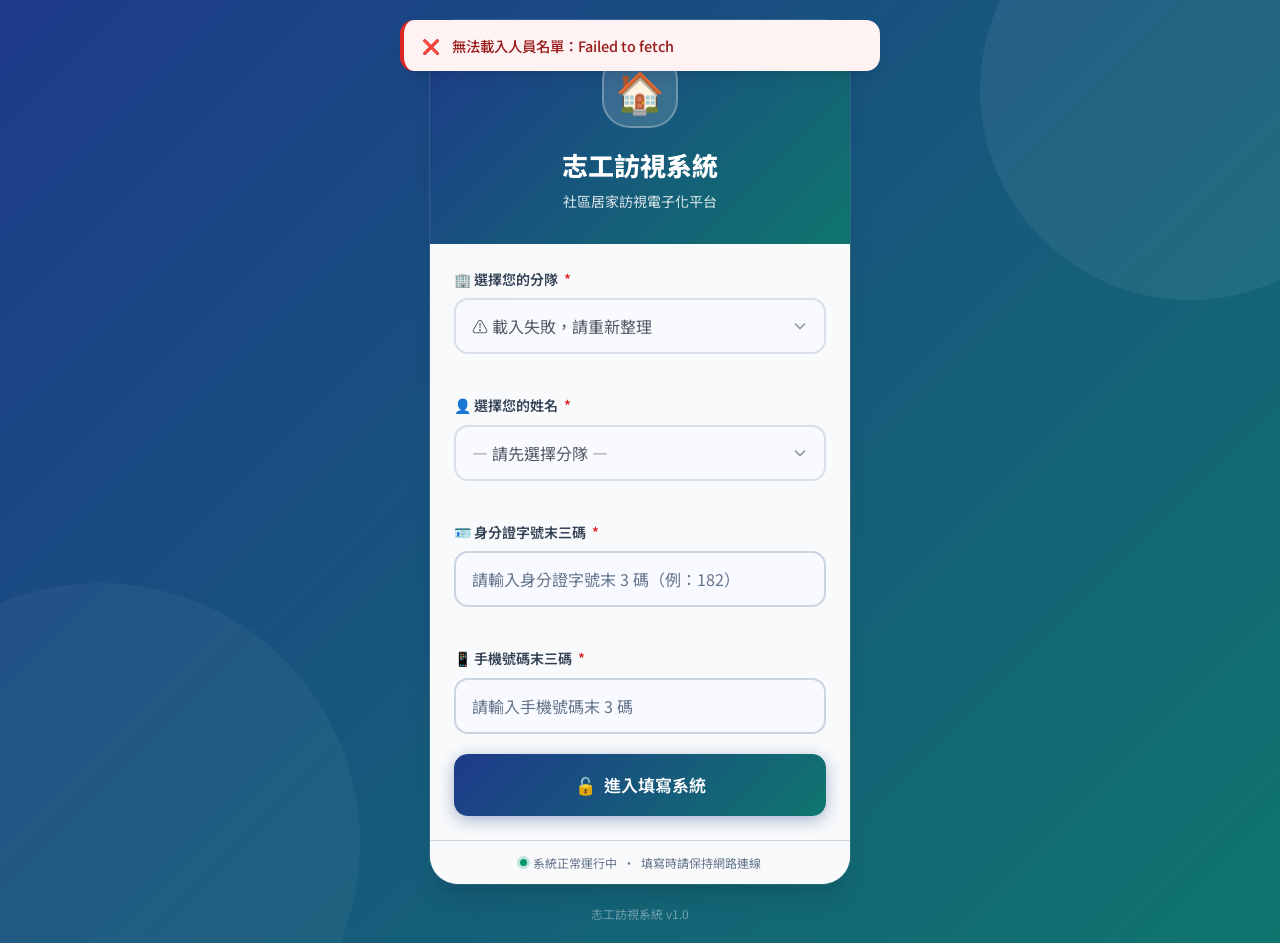
==== frontend/index.html @ 87151c1b "更新：登入採身分證後3碼+手機後3碼雙重驗證、支援動態欄位偵測與 Excel 結構" ====
<!DOCTYPE html>
<html lang="zh-TW">
<head>
  <meta charset="UTF-8">
  <meta name="viewport" content="width=device-width, initial-scale=1.0, viewport-fit=cover">
  <meta name="theme-color" content="#1E3A8A">
  <meta name="description" content="社區志工居家訪視電子化填報系統，安全簡便的行動端平台。">
  <title>志工訪視系統 — 登入</title>
  <link rel="stylesheet" href="style.css">
</head>
<body>

<!-- ======================== 登入頁面 ======================== -->
<main class="login-page">

  <div class="login-card">

    <!-- Hero 區塊 -->
    <div class="login-hero">
      <div class="login-logo" aria-hidden="true">🏠</div>
      <h1 class="login-title">志工訪視系統</h1>
      <p class="login-subtitle">社區居家訪視電子化平台</p>
    </div>

    <!-- 登入表單 -->
    <div class="login-form">

      <!-- 選擇分隊 -->
      <div class="form-group">
        <label class="form-label" for="branchSelect">
          🏢 選擇您的分隊 <span class="req">*</span>
        </label>
        <select class="form-select" id="branchSelect" onchange="handleBranchChange()" aria-required="true">
          <option value="">— 載入中... —</option>
        </select>
      </div>

      <!-- 選擇姓名 -->
      <div class="form-group">
        <label class="form-label" for="nameSelect">
          👤 選擇您的姓名 <span class="req">*</span>
        </label>
        <select class="form-select" id="nameSelect" aria-required="true" disabled>
          <option value="">— 請先選擇分隊 —</option>
        </select>
      </div>

      <!-- 身分證字號末三碼 -->
      <div class="form-group">
        <label class="form-label" for="idCardInput">
          🪪 身分證字號末三碼 <span class="req">*</span>
        </label>
        <input
          type="text"
          class="form-input"
          id="idCardInput"
          maxlength="3"
          placeholder="請輸入身分證字號末 3 碼（例：182）"
          autocomplete="off"
          aria-required="true"
          style="text-transform: uppercase;"
        >
      </div>

      <!-- 手機末三碼 -->
      <div class="form-group">
        <label class="form-label" for="phoneInput">
          📱 手機號碼末三碼 <span class="req">*</span>
        </label>
        <input
          type="tel"
          class="form-input"
          id="phoneInput"
          maxlength="3"
          pattern="[0-9]{3}"
          placeholder="請輸入手機號碼末 3 碼"
          inputmode="numeric"
          autocomplete="off"
          aria-required="true"
        >
        <!-- 錯誤訊息 -->
        <div class="field-error hidden" id="loginError" role="alert" aria-live="polite">
          ⚠️ <span id="loginErrorText"></span>
        </div>
      </div>

      <!-- 登入按鈕 -->
      <button
        class="btn btn-primary btn-full btn-lg"
        id="loginBtn"
        onclick="handleLogin()"
        aria-label="進入填寫系統"
      >
        <span id="loginBtnIcon">🔓</span>
        <span id="loginBtnText">進入填寫系統</span>
      </button>

    </div><!-- /.login-form -->

    <!-- 狀態列 -->
    <div class="login-footer">
      <span class="status-dot online" aria-hidden="true"></span>
      系統正常運行中 &nbsp;·&nbsp; 填寫時請保持網路連線
    </div>

  </div><!-- /.login-card -->

  <p style="margin-top:20px;color:rgba(255,255,255,.4);font-size:.75rem;">
    志工訪視系統 v1.0
  </p>

</main>

<script src="app.js"></script>
<script>
  // ─── 頁面初始化 ───────────────────────────────────────────
  async function init() {
    // 若已登入，直接跳轉表單頁
    if (Session.get()) {
      window.location.href = 'form.html';
      return;
    }
    await loadMembers();
  }

  // ─── 人員資料（全域） ─────────────────────────────────────
  let _allMembers = [];

  // ─── 載入人員名單 ─────────────────────────────────────────
  async function loadMembers() {
    const branchSelect = document.getElementById('branchSelect');
    branchSelect.innerHTML = '<option value="">— 載入中... —</option>';
    branchSelect.disabled = true;

    try {
      const res = await API.getAllMembers();
      if (!res.success) throw new Error(res.error);

      _allMembers = res.data || [];

      // 取得所有不重複的分隊名稱
      const branches = [...new Set(_allMembers.map(m => m.branch))].filter(Boolean);
      
      branchSelect.innerHTML = '<option value="">— 請選擇您的分隊 —</option>';
      branches.sort((a, b) => a.localeCompare(b, 'zh-TW')).forEach(b => {
        const opt = document.createElement('option');
        opt.value = b;
        opt.textContent = b;
        branchSelect.appendChild(opt);
      });
      branchSelect.disabled = false;

    } catch (err) {
      branchSelect.innerHTML = `<option value="">⚠️ 載入失敗，請重新整理</option>`;
      Toast.error('無法載入人員名單：' + err.message);
    }
  }

  // ─── 當選擇分隊改變時，動態更新人員名單 ─────────────────────
  function handleBranchChange() {
    const branchSelect = document.getElementById('branchSelect');
    const nameSelect   = document.getElementById('nameSelect');
    const selectedBranch = branchSelect.value;

    nameSelect.innerHTML = '';
    
    if (!selectedBranch) {
      nameSelect.innerHTML = '<option value="">— 請先選擇分隊 —</option>';
      nameSelect.disabled = true;
      return;
    }

    const filteredMembers = _allMembers.filter(m => m.branch === selectedBranch);
    
    nameSelect.innerHTML = '<option value="">— 請選擇您的姓名 —</option>';
    filteredMembers.sort((a, b) => a.name.localeCompare(b.name, 'zh-TW')).forEach(m => {
      const opt = document.createElement('option');
      opt.value = m.name;
      opt.textContent = m.role !== '志工' ? `${m.name}（${m.role}）` : m.name;
      nameSelect.appendChild(opt);
    });
    nameSelect.disabled = false;
  }

  // ─── 登入處理 ─────────────────────────────────────────────
  async function handleLogin() {
    const branchSelect   = document.getElementById('branchSelect');
    const nameSelect     = document.getElementById('nameSelect');
    const idCardInput    = document.getElementById('idCardInput');
    const phoneInput     = document.getElementById('phoneInput');
    const loginBtn       = document.getElementById('loginBtn');
    const loginError     = document.getElementById('loginError');
    const loginErrorText = document.getElementById('loginErrorText');

    const name   = nameSelect.value.trim();
    const idCard = idCardInput.value.trim().toUpperCase();
    const phone  = phoneInput.value.trim();

    // 隱藏舊錯誤
    loginError.classList.add('hidden');
    phoneInput.style.borderColor = '';
    idCardInput.style.borderColor = '';
    nameSelect.style.borderColor = '';
    branchSelect.style.borderColor = '';

    // 驗證
    if (!branchSelect.value) {
      _showError('請選擇您的分隊', branchSelect);
      return;
    }
    if (!name) {
      _showError('請選擇您的姓名', nameSelect);
      return;
    }
    if (idCard.length !== 3) {
      _showError('請輸入身分證字號末 3 碼', idCardInput);
      return;
    }
    if (!/^\d{3}$/.test(phone)) {
      _showError('手機末三碼須為 3 位數字', phoneInput);
      return;
    }

    // 送出驗證
    loginBtn.disabled = true;
    document.getElementById('loginBtnIcon').textContent = '⏳';
    document.getElementById('loginBtnText').textContent = '驗證中...';

    try {
      const res = await API.verifyLogin(name, idCard, phone);

      if (res.success) {
        Session.set({ ...res.user, loginTime: new Date().toISOString() });
        Toast.success(`歡迎，${res.user.name}！`);

        // 短暫停頓後跳轉
        document.getElementById('loginBtnIcon').textContent = '✅';
        document.getElementById('loginBtnText').textContent = '驗證成功，正在進入...';

        setTimeout(() => { window.location.href = 'form.html'; }, 700);

      } else {
        _showError(res.error || '驗證失敗，請確認資料是否正確');
        _resetBtn();
      }

    } catch (err) {
      _showError('連線失敗：' + err.message + '（請確認網路）');
      _resetBtn();
    }

    function _showError(msg, focusEl) {
      loginErrorText.textContent = msg;
      loginError.classList.remove('hidden');
      if (focusEl) {
        focusEl.style.borderColor = 'var(--c-danger)';
        focusEl.focus();
        setTimeout(() => focusEl.style.borderColor = '', 3000);
      }
    }

    function _resetBtn() {
      loginBtn.disabled = false;
      document.getElementById('loginBtnIcon').textContent = '🔓';
      document.getElementById('loginBtnText').textContent = '進入填寫系統';
    }
  }

  // ─── 初始掛載 ─────────────────────────────────────────────
  document.addEventListener('DOMContentLoaded', () => {
    // Enter 鍵觸發登入
    const submitOnEnter = (e) => {
      if (e.key === 'Enter') handleLogin();
    };
    document.getElementById('phoneInput').addEventListener('keydown', submitOnEnter);
    document.getElementById('idCardInput').addEventListener('keydown', submitOnEnter);

    init();
  });
</script>
</body>
</html>
---- frontend/style.css ----
/* ============================================================
   志工居家訪視系統 — 共用樣式表 (style.css)
   設計原則：行動裝置優先、大尺寸點擊區域、Premium 視覺
   ============================================================ */

@import url('https://fonts.googleapis.com/css2?family=Noto+Sans+TC:wght@300;400;500;600;700;900&display=swap');

/* ============================================================
   設計 Token
   ============================================================ */
:root {
  /* 主色 */
  --c-primary:        #1E3A8A;
  --c-primary-dark:   #1e2f6e;
  --c-primary-light:  #3B82F6;
  --c-secondary:      #0F766E;
  --c-secondary-light:#14B8A6;

  /* 語意色 */
  --c-success:     #059669;
  --c-success-bg:  #ECFDF5;
  --c-danger:      #DC2626;
  --c-danger-bg:   #FEF2F2;
  --c-warning:     #D97706;
  --c-warning-bg:  #FFFBEB;

  /* 背景 */
  --bg-page:     #EEF2FF;
  --bg-card:     #FFFFFF;
  --bg-input:    #F8FAFF;
  --bg-gradient: linear-gradient(135deg, #1E3A8A 0%, #0F766E 100%);

  /* 文字 */
  --text-primary:   #0F172A;
  --text-secondary: #334155;
  --text-muted:     #64748B;
  --text-white:     #FFFFFF;

  /* 邊框 */
  --border: #CBD5E1;
  --border-focus: #3B82F6;

  /* 陰影 */
  --shadow-sm: 0 1px 2px rgba(0,0,0,.06);
  --shadow:    0 4px 6px -1px rgba(0,0,0,.08), 0 2px 4px -1px rgba(0,0,0,.05);
  --shadow-lg: 0 10px 15px -3px rgba(0,0,0,.08), 0 4px 6px -2px rgba(0,0,0,.04);
  --shadow-xl: 0 20px 25px -5px rgba(0,0,0,.10), 0 10px 10px -5px rgba(0,0,0,.04);

  /* 圓角 */
  --r-sm:   8px;
  --r-md:   14px;
  --r-lg:   20px;
  --r-xl:   28px;
  --r-full: 9999px;

  /* 間距倍數 */
  --sp-1:  4px;
  --sp-2:  8px;
  --sp-3:  12px;
  --sp-4:  16px;
  --sp-5:  20px;
  --sp-6:  24px;
  --sp-8:  32px;
  --sp-10: 40px;

  /* 字體 */
  --font: 'Noto Sans TC', -apple-system, BlinkMacSystemFont, 'Segoe UI', sans-serif;

  /* 動畫曲線 */
  --ease: cubic-bezier(0.4, 0, 0.2, 1);
  --transition: all 0.2s var(--ease);
}

/* ============================================================
   Reset & Base
   ============================================================ */
*, *::before, *::after { box-sizing: border-box; margin: 0; padding: 0; }

html {
  -webkit-text-size-adjust: 100%;
  scroll-behavior: smooth;
  font-size: 16px;
}

body {
  font-family: var(--font);
  color: var(--text-primary);
  background: var(--bg-page);
  min-height: 100vh;
  line-height: 1.6;
  -webkit-font-smoothing: antialiased;
  -moz-osx-font-smoothing: grayscale;
}

a    { color: var(--c-primary); text-decoration: none; }
img  { max-width: 100%; display: block; }
button { cursor: pointer; border: none; background: none; font-family: inherit; }

/* ============================================================
   Typography helpers
   ============================================================ */
.text-xs    { font-size: .75rem; }
.text-sm    { font-size: .875rem; }
.text-base  { font-size: 1rem; }
.text-lg    { font-size: 1.125rem; }
.text-xl    { font-size: 1.25rem; }
.text-2xl   { font-size: 1.5rem; }

.fw-500 { font-weight: 500; }
.fw-600 { font-weight: 600; }
.fw-700 { font-weight: 700; }
.fw-800 { font-weight: 800; }

.text-muted   { color: var(--text-muted); }
.text-danger  { color: var(--c-danger); }
.text-success { color: var(--c-success); }
.text-white   { color: var(--text-white); }

/* ============================================================
   Layout
   ============================================================ */
.container {
  width: 100%;
  max-width: 540px;
  margin: 0 auto;
  padding: 0 var(--sp-4);
}

.page-content {
  padding: var(--sp-5) var(--sp-4) 130px;
  max-width: 540px;
  margin: 0 auto;
}

/* ============================================================
   Card
   ============================================================ */
.card {
  background: var(--bg-card);
  border-radius: var(--r-lg);
  box-shadow: var(--shadow);
  overflow: hidden;
}
.card-body { padding: var(--sp-5); }

/* ============================================================
   Form Controls
   ============================================================ */
.form-group { display: flex; flex-direction: column; gap: var(--sp-2); }
.form-group + .form-group { margin-top: var(--sp-5); }

.form-label {
  font-size: .875rem;
  font-weight: 600;
  color: var(--text-secondary);
  display: flex;
  align-items: center;
  gap: var(--sp-1);
}
.form-label .req { color: var(--c-danger); margin-left: 2px; }

.form-input,
.form-select,
.form-textarea {
  width: 100%;
  padding: 14px 16px;
  font-size: 1rem;
  font-family: var(--font);
  color: var(--text-primary);
  background: var(--bg-input);
  border: 2px solid var(--border);
  border-radius: var(--r-md);
  transition: var(--transition);
  -webkit-appearance: none;
  appearance: none;
}
.form-input:focus, .form-select:focus, .form-textarea:focus {
  outline: none;
  border-color: var(--border-focus);
  background: #fff;
  box-shadow: 0 0 0 3px rgba(59,130,246,.15);
}
.form-input::placeholder, .form-textarea::placeholder { color: var(--text-muted); }

.form-select {
  background-image: url("data:image/svg+xml,%3Csvg xmlns='http://www.w3.org/2000/svg' width='20' height='20' viewBox='0 0 24 24' fill='none' stroke='%2364748B' stroke-width='2'%3E%3Cpolyline points='6 9 12 15 18 9'/%3E%3C/svg%3E");
  background-repeat: no-repeat;
  background-position: right 14px center;
  padding-right: 44px;
}

.form-textarea { resize: vertical; min-height: 96px; }

.field-error {
  font-size: .8125rem;
  color: var(--c-danger);
  display: flex;
  align-items: center;
  gap: 4px;
}

/* ============================================================
   Buttons
   ============================================================ */
.btn {
  display: inline-flex;
  align-items: center;
  justify-content: center;
  gap: var(--sp-2);
  padding: 16px 24px;
  min-height: 56px;
  font-size: 1rem;
  font-weight: 600;
  font-family: var(--font);
  border-radius: var(--r-md);
  border: none;
  cursor: pointer;
  transition: var(--transition);
  white-space: nowrap;
  -webkit-tap-highlight-color: transparent;
}
.btn:disabled         { opacity: .6; cursor: not-allowed; transform: none !important; }
.btn:active:not(:disabled) { transform: scale(.97); }

.btn-primary {
  background: linear-gradient(135deg, var(--c-primary), var(--c-secondary));
  color: #fff;
  box-shadow: 0 4px 16px rgba(30,58,138,.38);
}
.btn-primary:hover:not(:disabled) {
  box-shadow: 0 6px 22px rgba(30,58,138,.50);
  transform: translateY(-1px);
}

.btn-secondary {
  background: var(--bg-card);
  color: var(--text-primary);
  border: 2px solid var(--border);
}
.btn-secondary:hover:not(:disabled) {
  border-color: var(--c-primary-light);
  color: var(--c-primary);
  background: #EEF2FF;
}

.btn-success {
  background: linear-gradient(135deg, var(--c-success), #065F46);
  color: #fff;
  box-shadow: 0 4px 16px rgba(5,150,105,.38);
}
.btn-success:hover:not(:disabled) {
  box-shadow: 0 6px 22px rgba(5,150,105,.50);
  transform: translateY(-1px);
}

.btn-full { width: 100%; }
.btn-sm   { padding: 10px 18px; min-height: 42px; font-size: .875rem; }
.btn-lg   { padding: 18px 28px; min-height: 62px; font-size: 1.0625rem; }

/* ============================================================
   大型單選按鈕（是否題 / 單選題）
   ============================================================ */
.radio-group, .checkbox-group {
  display: flex;
  flex-direction: column;
  gap: var(--sp-3);
}

.radio-option, .checkbox-option {
  display: flex;
  align-items: center;
  gap: var(--sp-3);
  padding: 16px 20px;
  min-height: 58px;
  border: 2px solid var(--border);
  border-radius: var(--r-md);
  background: var(--bg-input);
  cursor: pointer;
  transition: var(--transition);
  user-select: none;
  -webkit-tap-highlight-color: transparent;
}
.radio-option:hover, .checkbox-option:hover {
  border-color: var(--c-primary-light);
  background: #EEF2FF;
}
.radio-option.selected, .checkbox-option.selected {
  border-color: var(--c-primary);
  background: linear-gradient(135deg, rgba(30,58,138,.07), rgba(15,118,110,.07));
  box-shadow: inset 0 0 0 1px var(--c-primary);
}

/* 自訂圓形/方形指示器 */
.radio-indicator, .check-indicator {
  width: 24px; height: 24px;
  border: 2px solid var(--border);
  border-radius: 50%;
  flex-shrink: 0;
  display: flex; align-items: center; justify-content: center;
  transition: var(--transition);
  background: #fff;
}
.check-indicator { border-radius: var(--r-sm); }

.radio-option.selected .radio-indicator {
  border-color: var(--c-primary);
  background: var(--c-primary);
}
.radio-option.selected .radio-indicator::after {
  content: '';
  width: 8px; height: 8px;
  background: #fff;
  border-radius: 50%;
}

.checkbox-option.selected .check-indicator {
  border-color: var(--c-primary);
  background: var(--c-primary);
}
.checkbox-option.selected .check-indicator::after {
  content: '✓';
  color: #fff;
  font-size: 13px;
  font-weight: 700;
  line-height: 1;
}

.option-label {
  font-size: 1rem;
  font-weight: 500;
  color: var(--text-primary);
  flex: 1;
}

/* ============================================================
   Loading Spinner & Overlay
   ============================================================ */
.spinner {
  width: 40px; height: 40px;
  border: 3px solid rgba(30,58,138,.15);
  border-top-color: var(--c-primary);
  border-radius: 50%;
  animation: spin .75s linear infinite;
}
@keyframes spin { to { transform: rotate(360deg); } }

.loading-overlay {
  position: fixed; inset: 0;
  background: rgba(255,255,255,.92);
  display: flex; flex-direction: column;
  align-items: center; justify-content: center;
  gap: var(--sp-4);
  z-index: 1000;
  backdrop-filter: blur(4px);
}
.loading-overlay p { color: var(--text-muted); font-size: .9rem; }

/* ============================================================
   Toast 通知
   ============================================================ */
.toast-container {
  position: fixed;
  top: var(--sp-5);
  left: 50%; transform: translateX(-50%);
  width: calc(100% - var(--sp-8));
  max-width: 480px;
  z-index: 9999;
  display: flex; flex-direction: column; gap: var(--sp-2);
  pointer-events: none;
}
.toast {
  display: flex; align-items: center; gap: var(--sp-3);
  padding: 14px 18px;
  border-radius: var(--r-md);
  font-size: .9rem; font-weight: 500;
  box-shadow: var(--shadow-lg);
  animation: toastIn .3s var(--ease);
  pointer-events: all;
}
@keyframes toastIn  { from { opacity: 0; transform: translateY(-14px); } to { opacity: 1; transform: none; } }
@keyframes toastOut { to   { opacity: 0; transform: translateY(-8px);  } }

.toast-success { background: #ECFDF5; color: #065F46; border-left: 4px solid var(--c-success); }
.toast-error   { background: #FEF2F2; color: #991B1B; border-left: 4px solid var(--c-danger); }
.toast-warning { background: #FFFBEB; color: #92400E; border-left: 4px solid var(--c-warning); }
.toast-info    { background: #EFF6FF; color: #1E40AF; border-left: 4px solid var(--c-primary); }

/* ============================================================
   Top Bar（頂部導覽）
   ============================================================ */
.top-bar {
  position: sticky; top: 0; z-index: 100;
  background: var(--bg-gradient);
  color: #fff;
  box-shadow: var(--shadow-lg);
}
.top-bar-inner {
  display: flex;
  align-items: center;
  justify-content: space-between;
  padding: var(--sp-4) var(--sp-4);
  max-width: 540px;
  margin: 0 auto;
}
.top-bar-title    { font-size: 1rem;   font-weight: 700; }
.top-bar-subtitle { font-size: .75rem; opacity: .85; margin-top: 2px; }

.back-btn {
  background: rgba(255,255,255,.15);
  color: #fff;
  padding: 8px 14px;
  border-radius: var(--r-sm);
  font-size: .875rem;
  font-weight: 600;
  display: flex; align-items: center; gap: 4px;
  transition: var(--transition);
}
.back-btn:hover { background: rgba(255,255,255,.25); }

/* 進度條 */
.progress-bar  { height: 4px; background: rgba(255,255,255,.2); }
.progress-fill {
  height: 100%;
  background: #FCD34D;
  border-radius: var(--r-full);
  transition: width .45s var(--ease);
}

/* ============================================================
   Section Header
   ============================================================ */
.section-header {
  display: flex; align-items: center; gap: var(--sp-3);
  margin-bottom: var(--sp-4);
}
.section-icon {
  width: 42px; height: 42px;
  border-radius: var(--r-md);
  background: var(--bg-gradient);
  display: flex; align-items: center; justify-content: center;
  font-size: 1.25rem;
  flex-shrink: 0;
}
.section-title    { font-size: 1rem;    font-weight: 700; color: var(--text-primary); }
.section-subtitle { font-size: .8125rem; color: var(--text-muted); }

/* ============================================================
   GPS 按鈕
   ============================================================ */
.gps-btn {
  display: flex; align-items: center; justify-content: center; gap: var(--sp-2);
  width: 100%; padding: 14px;
  border: 2px dashed var(--c-secondary-light);
  border-radius: var(--r-md);
  background: rgba(15,118,110,.05);
  color: var(--c-secondary);
  font-size: .9375rem; font-weight: 600;
  cursor: pointer;
  transition: var(--transition);
}
.gps-btn:hover  { background: rgba(15,118,110,.1); border-style: solid; }
.gps-btn.active {
  border-style: solid;
  border-color: var(--c-success);
  background: var(--c-success-bg);
  color: var(--c-success);
}

.gps-result {
  margin-top: var(--sp-2);
  padding: 10px 14px;
  background: var(--c-success-bg);
  border-radius: var(--r-sm);
  font-size: .8375rem;
  color: #065F46;
  line-height: 1.5;
}

/* ============================================================
   訪視題目卡片
   ============================================================ */
.question-card {
  background: var(--bg-card);
  border: 1px solid var(--border);
  border-radius: var(--r-lg);
  box-shadow: var(--shadow-sm);
  overflow: hidden;
  transition: box-shadow .2s var(--ease), border-color .2s var(--ease);
  margin-top: var(--sp-4);
}
.question-card.answered {
  border-color: var(--c-success);
  box-shadow: 0 0 0 1px var(--c-success), var(--shadow-sm);
}

.question-header {
  padding: var(--sp-4) var(--sp-5);
  border-bottom: 1px solid #F1F5F9;
  display: flex; align-items: flex-start; gap: var(--sp-3);
}
.q-badge {
  background: var(--bg-gradient);
  color: #fff;
  font-size: .75rem; font-weight: 700;
  padding: 3px 10px;
  border-radius: var(--r-full);
  flex-shrink: 0;
  margin-top: 2px;
}
.q-category {
  font-size: .75rem; font-weight: 600;
  color: var(--text-muted);
  background: #F1F5F9;
  padding: 2px 8px;
  border-radius: var(--r-full);
  flex-shrink: 0;
  margin-top: 3px;
}
.q-required {
  font-size: .7rem; font-weight: 700;
  color: #fff;
  background: var(--c-danger);
  padding: 2px 7px;
  border-radius: var(--r-full);
  flex-shrink: 0;
  margin-top: 3px;
}
.q-optional {
  font-size: .7rem; font-weight: 600;
  color: var(--text-muted);
  background: #E2E8F0;
  padding: 2px 7px;
  border-radius: var(--r-full);
  flex-shrink: 0;
  margin-top: 3px;
}
.q-text {
  font-size: .9375rem; font-weight: 600;
  color: var(--text-primary);
  line-height: 1.5;
  flex: 1;
}
.question-body { padding: var(--sp-4) var(--sp-5); }

/* ============================================================
   底部操作列
   ============================================================ */
.bottom-bar {
  position: fixed; bottom: 0; left: 0; right: 0;
  background: var(--bg-card);
  border-top: 1px solid var(--border);
  padding: var(--sp-4);
  box-shadow: 0 -4px 16px rgba(0,0,0,.07);
  z-index: 100;
}
.bottom-bar-inner {
  max-width: 540px;
  margin: 0 auto;
  display: flex;
  gap: var(--sp-3);
}

/* ============================================================
   登入頁
   ============================================================ */
.login-page {
  min-height: 100vh;
  background: var(--bg-gradient);
  display: flex; flex-direction: column;
  align-items: center; justify-content: center;
  padding: var(--sp-5);
  position: relative;
  overflow: hidden;
}

/* 背景裝飾圓 */
.login-page::before {
  content: '';
  position: absolute;
  top: -120px; right: -120px;
  width: 420px; height: 420px;
  border-radius: 50%;
  background: rgba(255,255,255,.06);
  pointer-events: none;
}
.login-page::after {
  content: '';
  position: absolute;
  bottom: -160px; left: -160px;
  width: 520px; height: 520px;
  border-radius: 50%;
  background: rgba(255,255,255,.04);
  pointer-events: none;
}

.login-card {
  width: 100%; max-width: 420px;
  background: rgba(255,255,255,.97);
  border-radius: var(--r-xl);
  box-shadow: var(--shadow-xl);
  overflow: hidden;
  animation: fadeUp .5s var(--ease);
  position: relative;
  z-index: 1;
}
@keyframes fadeUp {
  from { opacity: 0; transform: translateY(28px); }
  to   { opacity: 1; transform: none; }
}

.login-hero {
  background: var(--bg-gradient);
  padding: var(--sp-8) var(--sp-6);
  text-align: center;
  color: #fff;
}
.login-logo {
  width: 76px; height: 76px;
  background: rgba(255,255,255,.15);
  border-radius: var(--r-xl);
  border: 2px solid rgba(255,255,255,.28);
  display: flex; align-items: center; justify-content: center;
  font-size: 2.5rem;
  margin: 0 auto var(--sp-4);
  backdrop-filter: blur(8px);
}
.login-title    { font-size: 1.625rem; font-weight: 800; margin-bottom: 4px; }
.login-subtitle { font-size: .875rem;  opacity: .85; }

.login-form {
  padding: var(--sp-6);
  display: flex; flex-direction: column; gap: var(--sp-5);
}

.login-footer {
  padding: var(--sp-3) var(--sp-6);
  background: #F8FAFC;
  border-top: 1px solid var(--border);
  text-align: center;
  font-size: .75rem;
  color: var(--text-muted);
  display: flex; align-items: center; justify-content: center; gap: 6px;
}

.status-dot {
  width: 7px; height: 7px;
  border-radius: 50%;
  flex-shrink: 0;
}
.online  { background: var(--c-success); box-shadow: 0 0 0 3px rgba(5,150,105,.22); }

/* ============================================================
   預覽頁
   ============================================================ */
.preview-item {
  display: flex;
  justify-content: space-between;
  align-items: flex-start;
  gap: var(--sp-4);
  padding: var(--sp-3) 0;
  border-bottom: 1px solid #F1F5F9;
}
.preview-item:last-child { border-bottom: none; }

.preview-label {
  font-size: .8125rem; font-weight: 600;
  color: var(--text-muted);
  flex-shrink: 0; width: 82px;
}
.preview-value {
  font-size: .9rem; font-weight: 600;
  color: var(--text-primary);
  text-align: right; flex: 1;
}

.preview-tag {
  display: inline-block;
  background: #EEF2FF;
  color: var(--c-primary);
  border: 1px solid #C7D2FE;
  padding: 3px 10px;
  border-radius: var(--r-full);
  font-size: .8rem; font-weight: 600;
  margin: 2px;
}

.answer-row {
  display: flex; gap: var(--sp-3);
  padding: var(--sp-3) 0;
  border-bottom: 1px solid #F1F5F9;
  align-items: flex-start;
}
.answer-row:last-child { border-bottom: none; }

.answer-qid {
  font-size: .8rem; font-weight: 700;
  color: var(--text-muted);
  background: #F1F5F9;
  padding: 3px 8px;
  border-radius: var(--r-sm);
  flex-shrink: 0;
  margin-top: 2px;
}
.answer-content { flex: 1; }
.answer-q-text  { font-size: .8125rem; color: var(--text-muted); margin-bottom: 4px; }
.answer-value   { font-size: .9375rem; font-weight: 600; color: var(--text-primary); }

/* 成功 Modal */
.success-modal {
  position: fixed; inset: 0;
  background: rgba(0,0,0,.65);
  display: flex; align-items: center; justify-content: center;
  z-index: 9999; padding: var(--sp-5);
  backdrop-filter: blur(6px);
}
.success-modal-card {
  background: #fff;
  border-radius: var(--r-xl);
  padding: var(--sp-10) var(--sp-8);
  text-align: center;
  max-width: 360px; width: 100%;
  box-shadow: 0 25px 50px rgba(0,0,0,.3);
  animation: fadeUp .4s var(--ease);
}

/* ============================================================
   Utility
   ============================================================ */
.mt-4   { margin-top: var(--sp-4); }
.mt-5   { margin-top: var(--sp-5); }
.mb-3   { margin-bottom: var(--sp-3); }
.hidden { display: none !important; }
.flex   { display: flex; }
.items-center { align-items: center; }
.justify-between { justify-content: space-between; }
.gap-2  { gap: var(--sp-2); }
.gap-3  { gap: var(--sp-3); }
.w-full { width: 100%; }

/* 卡片間距 */
.card + .card   { margin-top: var(--sp-4); }

/* ============================================================
   安全區域（iPhone 劉海 / Home Bar）
   ============================================================ */
@supports (padding: max(0px)) {
  .bottom-bar {
    padding-bottom: max(var(--sp-4), env(safe-area-inset-bottom));
  }
  .login-page {
    padding-bottom: max(var(--sp-5), env(safe-area-inset-bottom));
  }
}

/* ============================================================
   動畫
   ============================================================ */
.anim-slide-up {
  animation: slideUp .3s var(--ease) both;
}
@keyframes slideUp {
  from { opacity: 0; transform: translateY(14px); }
  to   { opacity: 1; transform: none; }
}
.anim-fade {
  animation: fadeIn .25s var(--ease);
}
@keyframes fadeIn { from { opacity: 0; } to { opacity: 1; } }

/* ============================================================
   姓名搜尋下拉清單
   ============================================================ */
.name-dropdown {
  position: absolute;
  top: calc(100% + 4px);
  left: 0;
  right: 0;
  background: #fff;
  border: 1.5px solid var(--border-focus);
  border-radius: var(--r-md);
  box-shadow: var(--shadow-lg);
  max-height: 260px;
  overflow-y: auto;
  z-index: 100;
}
.name-dropdown-group {
  padding: 6px 14px 4px;
  font-size: .72rem;
  font-weight: 700;
  letter-spacing: .06em;
  color: var(--text-muted);
  background: var(--bg-subtle);
  text-transform: uppercase;
  position: sticky;
  top: 0;
}
.name-dropdown-item {
  padding: 12px 16px;
  cursor: pointer;
  font-size: .95rem;
  border-bottom: 1px solid var(--border-subtle);
  transition: background .15s;
}
.name-dropdown-item:last-child { border-bottom: none; }
.name-dropdown-item:hover,
.name-dropdown-item:focus { background: var(--bg-subtle); }
.name-dropdown-empty {
  padding: 16px;
  text-align: center;
  color: var(--text-muted);
  font-size: .9rem;
}

/* ============================================================
   協同志工 標籤選取器
   ============================================================ */
.teammate-chips-container {
  display: flex;
  flex-wrap: wrap;
  gap: var(--sp-2);
  margin-top: var(--sp-3);
}

.teammate-chip {
  display: inline-flex;
  align-items: center;
  gap: 6px;
  padding: 8px 14px;
  border: 2px solid var(--border);
  border-radius: var(--r-full);
  background: var(--bg-input);
  font-size: .875rem;
  font-weight: 500;
  color: var(--text-secondary);
  cursor: pointer;
  transition: var(--transition);
  user-select: none;
  -webkit-tap-highlight-color: transparent;
}

.teammate-chip:hover {
  border-color: var(--c-primary-light);
  background: #EEF2FF;
}

.teammate-chip.selected {
  background: var(--c-primary);
  color: #fff;
  border-color: var(--c-primary);
  box-shadow: 0 2px 6px rgba(30, 58, 138, 0.2);
}

/* ============================================================
   桌面端（540px 以上）fallback
   ============================================================ */
@media (min-width: 540px) {
  .login-card { box-shadow: var(--shadow-xl), 0 0 0 1px rgba(255,255,255,.12); }
}
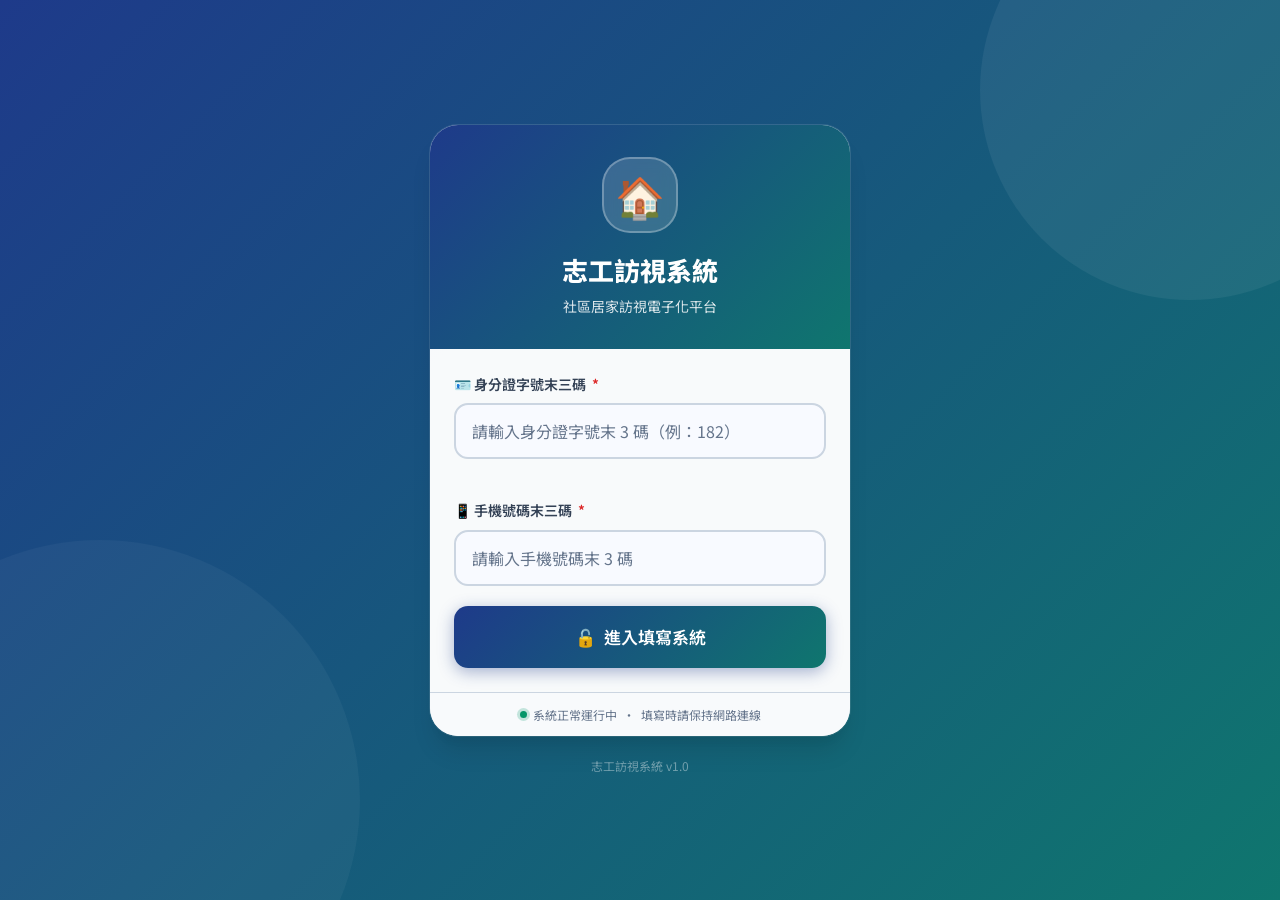
==== commit b5cd289a: "優化：登入改為身分證末3+手機末3直接登入，僅在重複時提示姓名選單" ====
--- a/frontend/index.html
+++ b/frontend/index.html
@@ -24,26 +24,6 @@
 
     <!-- 登入表單 -->
     <div class="login-form">
-
-      <!-- 選擇分隊 -->
-      <div class="form-group">
-        <label class="form-label" for="branchSelect">
-          🏢 選擇您的分隊 <span class="req">*</span>
-        </label>
-        <select class="form-select" id="branchSelect" onchange="handleBranchChange()" aria-required="true">
-          <option value="">— 載入中... —</option>
-        </select>
-      </div>
-
-      <!-- 選擇姓名 -->
-      <div class="form-group">
-        <label class="form-label" for="nameSelect">
-          👤 選擇您的姓名 <span class="req">*</span>
-        </label>
-        <select class="form-select" id="nameSelect" aria-required="true" disabled>
-          <option value="">— 請先選擇分隊 —</option>
-        </select>
-      </div>
 
       <!-- 身分證字號末三碼 -->
       <div class="form-group">
@@ -78,10 +58,21 @@
           autocomplete="off"
           aria-required="true"
         >
-        <!-- 錯誤訊息 -->
-        <div class="field-error hidden" id="loginError" role="alert" aria-live="polite">
-          ⚠️ <span id="loginErrorText"></span>
-        </div>
+      </div>
+
+      <!-- 姓名重合核對選單 (預設隱藏) -->
+      <div id="disambiguationContainer" class="form-group hidden anim-slide-up">
+        <label class="form-label" for="disambiguationSelect">
+          👤 發現重複的人員，請選擇您的姓名與分隊 <span class="req">*</span>
+        </label>
+        <select class="form-select" id="disambiguationSelect">
+          <option value="">— 請選擇您的姓名與所屬單位 —</option>
+        </select>
+      </div>
+
+      <!-- 錯誤訊息 -->
+      <div class="field-error hidden" id="loginError" role="alert" aria-live="polite">
+        ⚠️ <span id="loginErrorText"></span>
       </div>
 
       <!-- 登入按鈕 -->
@@ -120,104 +111,41 @@
       window.location.href = 'form.html';
       return;
     }
-    await loadMembers();
-  }
-
-  // ─── 人員資料（全域） ─────────────────────────────────────
-  let _allMembers = [];
-
-  // ─── 載入人員名單 ─────────────────────────────────────────
-  async function loadMembers() {
-    const branchSelect = document.getElementById('branchSelect');
-    branchSelect.innerHTML = '<option value="">— 載入中... —</option>';
-    branchSelect.disabled = true;
-
-    try {
-      const res = await API.getAllMembers();
-      if (!res.success) throw new Error(res.error);
-
-      _allMembers = res.data || [];
-
-      // 取得所有不重複的分隊名稱
-      const branches = [...new Set(_allMembers.map(m => m.branch))].filter(Boolean);
-      
-      branchSelect.innerHTML = '<option value="">— 請選擇您的分隊 —</option>';
-      branches.sort((a, b) => a.localeCompare(b, 'zh-TW')).forEach(b => {
-        const opt = document.createElement('option');
-        opt.value = b;
-        opt.textContent = b;
-        branchSelect.appendChild(opt);
-      });
-      branchSelect.disabled = false;
-
-    } catch (err) {
-      branchSelect.innerHTML = `<option value="">⚠️ 載入失敗，請重新整理</option>`;
-      Toast.error('無法載入人員名單：' + err.message);
-    }
-  }
-
-  // ─── 當選擇分隊改變時，動態更新人員名單 ─────────────────────
-  function handleBranchChange() {
-    const branchSelect = document.getElementById('branchSelect');
-    const nameSelect   = document.getElementById('nameSelect');
-    const selectedBranch = branchSelect.value;
-
-    nameSelect.innerHTML = '';
-    
-    if (!selectedBranch) {
-      nameSelect.innerHTML = '<option value="">— 請先選擇分隊 —</option>';
-      nameSelect.disabled = true;
-      return;
-    }
-
-    const filteredMembers = _allMembers.filter(m => m.branch === selectedBranch);
-    
-    nameSelect.innerHTML = '<option value="">— 請選擇您的姓名 —</option>';
-    filteredMembers.sort((a, b) => a.name.localeCompare(b.name, 'zh-TW')).forEach(m => {
-      const opt = document.createElement('option');
-      opt.value = m.name;
-      opt.textContent = m.role !== '志工' ? `${m.name}（${m.role}）` : m.name;
-      nameSelect.appendChild(opt);
-    });
-    nameSelect.disabled = false;
   }
 
   // ─── 登入處理 ─────────────────────────────────────────────
   async function handleLogin() {
-    const branchSelect   = document.getElementById('branchSelect');
-    const nameSelect     = document.getElementById('nameSelect');
     const idCardInput    = document.getElementById('idCardInput');
     const phoneInput     = document.getElementById('phoneInput');
+    const disambigSelect = document.getElementById('disambiguationSelect');
+    const disambigCont   = document.getElementById('disambiguationContainer');
     const loginBtn       = document.getElementById('loginBtn');
     const loginError     = document.getElementById('loginError');
     const loginErrorText = document.getElementById('loginErrorText');
 
-    const name   = nameSelect.value.trim();
     const idCard = idCardInput.value.trim().toUpperCase();
     const phone  = phoneInput.value.trim();
+    const name   = disambigSelect.value.trim(); // 只有當選單顯示且使用者選取時，才會有此值
 
     // 隱藏舊錯誤
     loginError.classList.add('hidden');
     phoneInput.style.borderColor = '';
     idCardInput.style.borderColor = '';
-    nameSelect.style.borderColor = '';
-    branchSelect.style.borderColor = '';
+    disambigSelect.style.borderColor = '';
 
     // 驗證
-    if (!branchSelect.value) {
-      _showError('請選擇您的分隊', branchSelect);
-      return;
-    }
-    if (!name) {
-      _showError('請選擇您的姓名', nameSelect);
-      return;
-    }
     if (idCard.length !== 3) {
       _showError('請輸入身分證字號末 3 碼', idCardInput);
       return;
     }
     if (!/^\d{3}$/.test(phone)) {
       _showError('手機末三碼須為 3 位數字', phoneInput);
+      return;
+    }
+
+    // 如果出現重複人名，且使用者還沒選
+    if (!disambigCont.classList.contains('hidden') && !name) {
+      _showError('請選擇您的姓名與所屬單位', disambigSelect);
       return;
     }
 
@@ -227,7 +155,8 @@
     document.getElementById('loginBtnText').textContent = '驗證中...';
 
     try {
-      const res = await API.verifyLogin(name, idCard, phone);
+      // 呼叫 API：如果需要核對則 name 傳空，否則傳選取的 name
+      const res = await API.verifyLogin(idCard, phone, name);
 
       if (res.success) {
         Session.set({ ...res.user, loginTime: new Date().toISOString() });
@@ -238,6 +167,21 @@
         document.getElementById('loginBtnText').textContent = '驗證成功，正在進入...';
 
         setTimeout(() => { window.location.href = 'form.html'; }, 700);
+
+      } else if (res.needNameDisambiguation) {
+        // 重重複名稱處理：填入下拉選單
+        disambigSelect.innerHTML = '<option value="">— 請選擇您的姓名與所屬單位 —</option>';
+        res.candidates.forEach(c => {
+          const opt = document.createElement('option');
+          opt.value = c.name;
+          opt.textContent = `${c.name}（${c.branch}）`;
+          disambigSelect.appendChild(opt);
+        });
+
+        disambigCont.classList.remove('hidden');
+        Toast.warning('發現重複資料，請在下方選單確認您的姓名與分隊！');
+        _resetBtn();
+        disambigSelect.focus();
 
       } else {
         _showError(res.error || '驗證失敗，請確認資料是否正確');
@@ -266,14 +210,31 @@
     }
   }
 
+  // ─── 監聽輸入值改變（若使用者重新修改末三碼，應隱藏姓名選單） ─────
+  function handleInputReset() {
+    const disambigCont   = document.getElementById('disambiguationContainer');
+    const disambigSelect = document.getElementById('disambiguationSelect');
+    if (!disambigCont.classList.contains('hidden')) {
+      disambigCont.classList.add('hidden');
+      disambigSelect.innerHTML = '<option value="">— 請選擇您的姓名與所屬單位 —</option>';
+    }
+  }
+
   // ─── 初始掛載 ─────────────────────────────────────────────
   document.addEventListener('DOMContentLoaded', () => {
-    // Enter 鍵觸發登入
+    const idCardInput = document.getElementById('idCardInput');
+    const phoneInput  = document.getElementById('phoneInput');
+
+    // 監聽 Enter 送出
     const submitOnEnter = (e) => {
       if (e.key === 'Enter') handleLogin();
     };
-    document.getElementById('phoneInput').addEventListener('keydown', submitOnEnter);
-    document.getElementById('idCardInput').addEventListener('keydown', submitOnEnter);
+    phoneInput.addEventListener('keydown', submitOnEnter);
+    idCardInput.addEventListener('keydown', submitOnEnter);
+
+    // 監聽輸入重設
+    idCardInput.addEventListener('input', handleInputReset);
+    phoneInput.addEventListener('input', handleInputReset);
 
     init();
   });
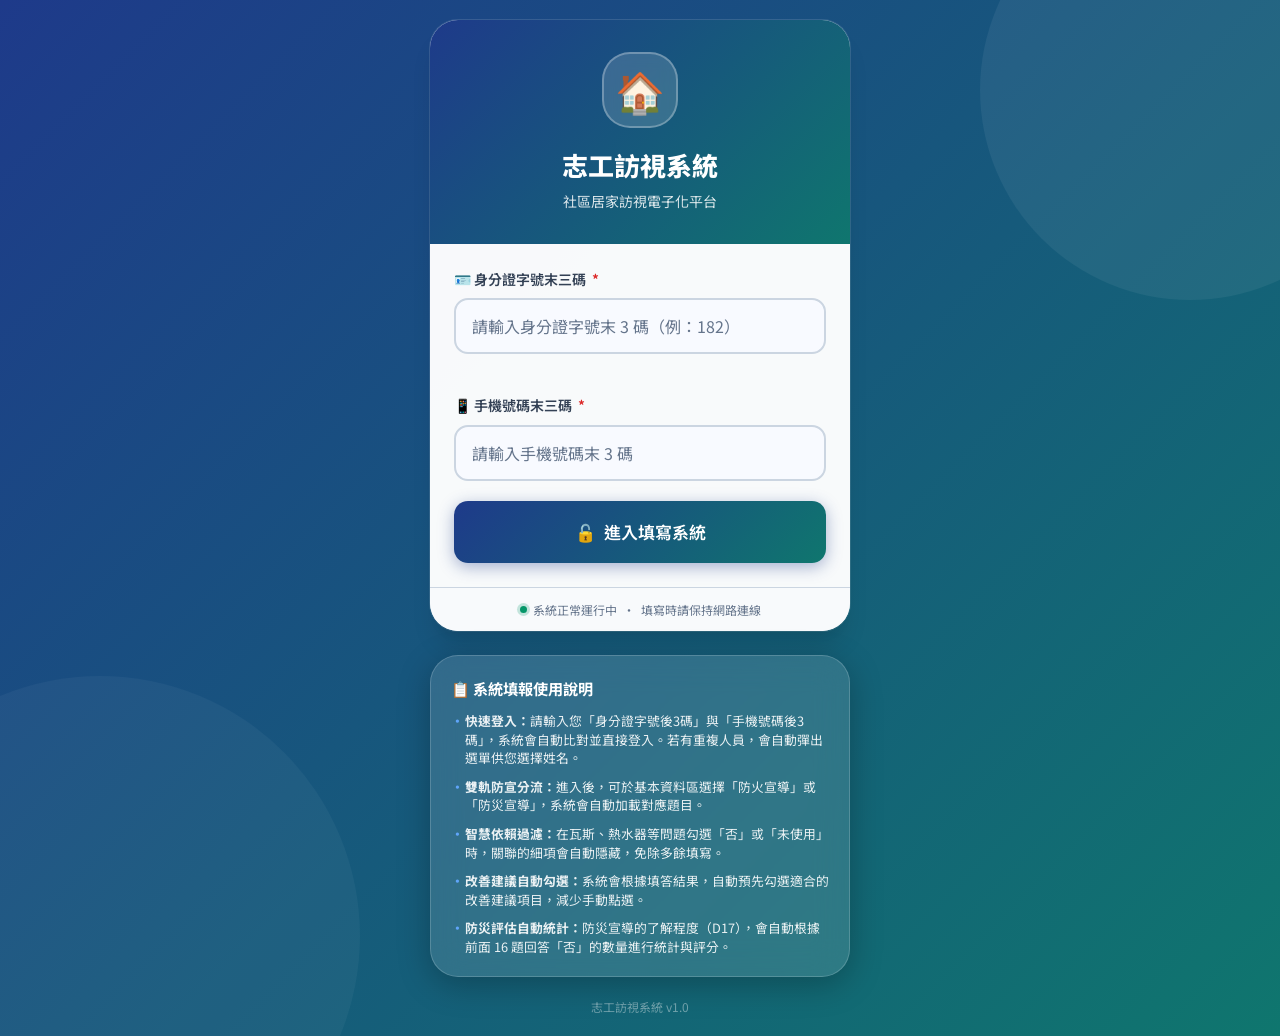
==== commit 2f2dd352: "優化：登入頁新增系統填報說明卡片，調整題庫之題目字型佔比層級" ====
--- a/frontend/index.html
+++ b/frontend/index.html
@@ -96,6 +96,18 @@
 
   </div><!-- /.login-card -->
 
+  <!-- 系統使用說明 -->
+  <div class="card instruction-card" style="padding: 20px;">
+    <h2 class="instruction-title">📋 系統填報使用說明</h2>
+    <ul class="instruction-list">
+      <li><strong>快速登入：</strong>請輸入您「身分證字號後3碼」與「手機號碼後3碼」，系統會自動比對並直接登入。若有重複人員，會自動彈出選單供您選擇姓名。</li>
+      <li><strong>雙軌防宣分流：</strong>進入後，可於基本資料區選擇「防火宣導」或「防災宣導」，系統會自動加載對應題目。</li>
+      <li><strong>智慧依賴過濾：</strong>在瓦斯、熱水器等問題勾選「否」或「未使用」時，關聯的細項會自動隱藏，免除多餘填寫。</li>
+      <li><strong>改善建議自動勾選：</strong>系統會根據填答結果，自動預先勾選適合的改善建議項目，減少手動點選。</li>
+      <li><strong>防災評估自動統計：</strong>防災宣導的了解程度（D17），會自動根據前面 16 題回答「否」的數量進行統計與評分。</li>
+    </ul>
+  </div>
+
   <p style="margin-top:20px;color:rgba(255,255,255,.4);font-size:.75rem;">
     志工訪視系統 v1.0
   </p>
--- a/frontend/style.css
+++ b/frontend/style.css
@@ -508,10 +508,10 @@
   margin-top: 2px;
 }
 .q-category {
-  font-size: .75rem; font-weight: 600;
+  font-size: .6875rem; font-weight: 500;
   color: var(--text-muted);
   background: #F1F5F9;
-  padding: 2px 8px;
+  padding: 2px 7px;
   border-radius: var(--r-full);
   flex-shrink: 0;
   margin-top: 3px;
@@ -535,9 +535,9 @@
   margin-top: 3px;
 }
 .q-text {
-  font-size: .9375rem; font-weight: 600;
+  font-size: 1.0625rem; font-weight: 700;
   color: var(--text-primary);
-  line-height: 1.5;
+  line-height: 1.55;
   flex: 1;
 }
 .question-body { padding: var(--sp-4) var(--sp-5); }
@@ -856,3 +856,51 @@
 @media (min-width: 540px) {
   .login-card { box-shadow: var(--shadow-xl), 0 0 0 1px rgba(255,255,255,.12); }
 }
+
+/* ============================================================
+   系統使用說明卡片
+   ============================================================ */
+.instruction-card {
+  width: 100%; max-width: 420px;
+  margin-top: 24px;
+  background: rgba(255, 255, 255, 0.12);
+  backdrop-filter: blur(16px);
+  -webkit-backdrop-filter: blur(16px);
+  border: 1px solid rgba(255, 255, 255, 0.18);
+  border-radius: var(--r-xl);
+  color: rgba(255, 255, 255, 0.9);
+  box-shadow: 0 8px 32px 0 rgba(0, 0, 0, 0.25);
+  animation: fadeUp .5s var(--ease);
+  position: relative;
+  z-index: 1;
+}
+.instruction-title {
+  font-size: 0.95rem;
+  font-weight: 700;
+  margin-bottom: 12px;
+  color: #fff;
+  display: flex;
+  align-items: center;
+  gap: 8px;
+}
+.instruction-list {
+  list-style: none;
+  padding: 0;
+  margin: 0;
+  display: flex;
+  flex-direction: column;
+  gap: 10px;
+}
+.instruction-list li {
+  font-size: 0.8rem;
+  line-height: 1.45;
+  position: relative;
+  padding-left: 14px;
+}
+.instruction-list li::before {
+  content: "•";
+  position: absolute;
+  left: 0;
+  color: #60A5FA;
+  font-weight: bold;
+}
